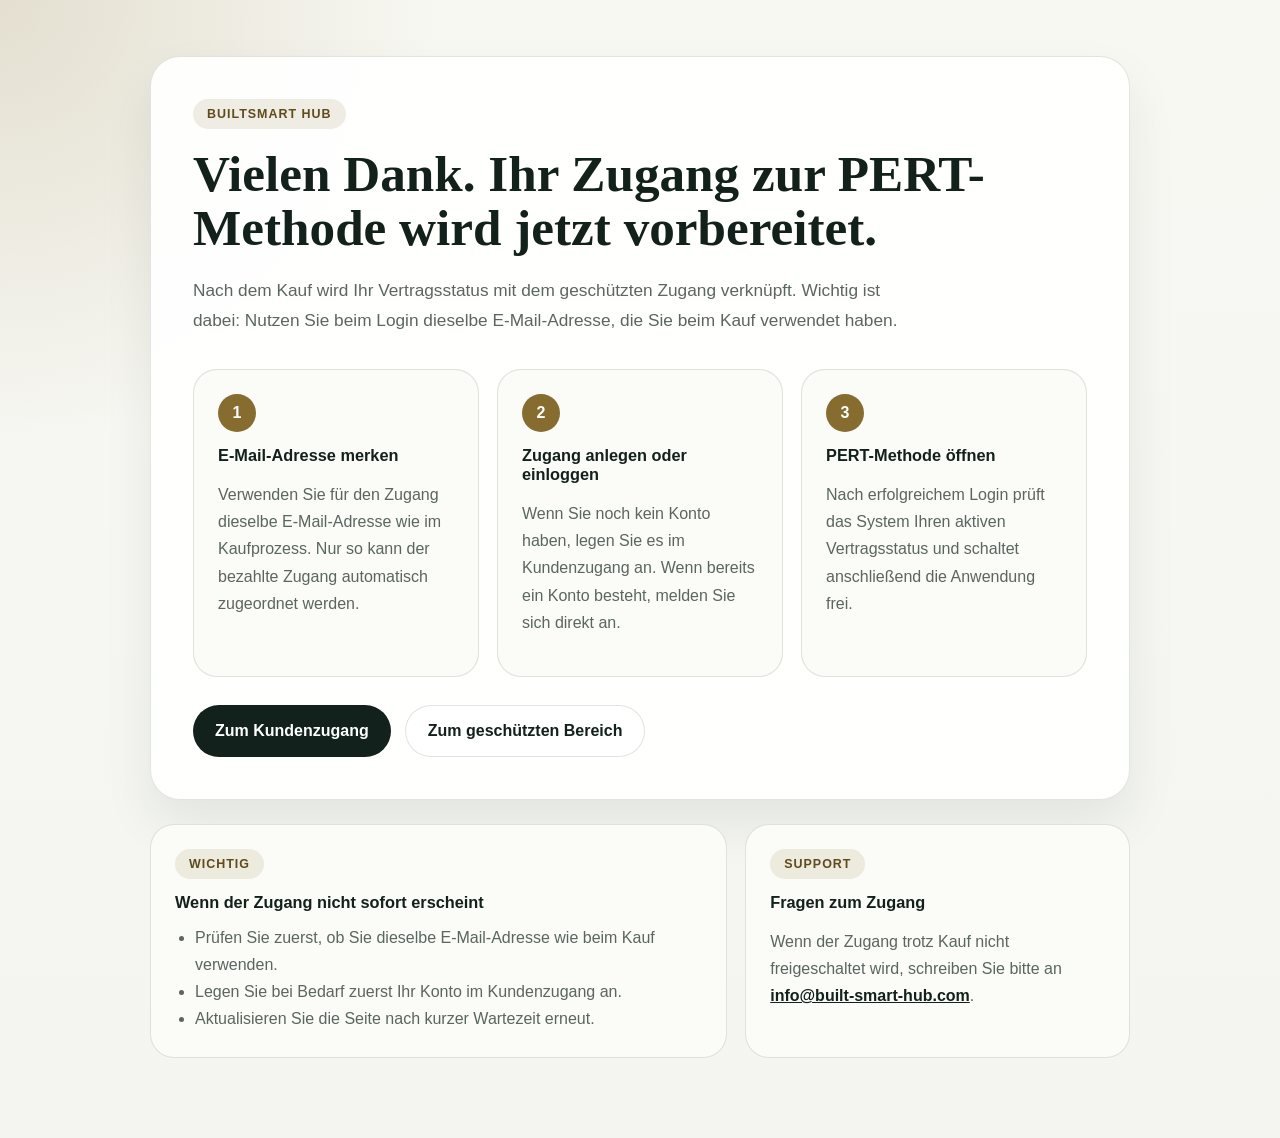
==== pert-after-purchase.html @ f11f5aac "Publish buyer access pages" ====
<!DOCTYPE html>
<html lang="de">
  <head>
    <meta charset="UTF-8" />
    <meta name="viewport" content="width=device-width, initial-scale=1.0" />
    <title>PERT-Methode | Zugang nach dem Kauf</title>
    <style>
      :root {
        --bg: #f4f5f1;
        --bg-soft: #fbfbf7;
        --ink: #13211c;
        --muted: #5a6661;
        --line: rgba(19, 33, 28, 0.12);
        --accent: #876c2f;
        --accent-dark: #5f4b1e;
        --surface: rgba(255, 255, 255, 0.92);
        --shadow: 0 24px 50px rgba(19, 33, 28, 0.08);
        --radius: 24px;
        --font-sans: "Geist", "Aptos", "Segoe UI", sans-serif;
        --font-serif: "Iowan Old Style", "Palatino Linotype", serif;
      }

      * {
        box-sizing: border-box;
      }

      body {
        margin: 0;
        min-height: 100vh;
        font-family: var(--font-sans);
        color: var(--ink);
        background:
          radial-gradient(circle at top left, rgba(135, 108, 47, 0.18), transparent 26%),
          linear-gradient(180deg, #f8f8f3 0%, var(--bg) 100%);
      }

      main {
        width: min(980px, calc(100% - 32px));
        margin: 0 auto;
        padding: 56px 0 80px;
      }

      .hero {
        background: var(--surface);
        border: 1px solid var(--line);
        border-radius: calc(var(--radius) + 6px);
        box-shadow: var(--shadow);
        padding: 42px;
      }

      .eyebrow,
      .tag {
        display: inline-flex;
        align-items: center;
        gap: 8px;
        padding: 8px 14px;
        border-radius: 999px;
        background: rgba(135, 108, 47, 0.12);
        color: var(--accent-dark);
        font-size: 0.78rem;
        font-weight: 700;
        letter-spacing: 0.08em;
        text-transform: uppercase;
      }

      h1,
      h2 {
        font-family: var(--font-serif);
        margin: 0;
      }

      h1 {
        margin-top: 18px;
        font-size: clamp(2.2rem, 4vw, 3.7rem);
        line-height: 1.05;
      }

      .lead {
        max-width: 720px;
        margin: 20px 0 0;
        color: var(--muted);
        font-size: 1.08rem;
        line-height: 1.75;
      }

      .steps {
        display: grid;
        grid-template-columns: repeat(3, minmax(0, 1fr));
        gap: 18px;
        margin-top: 34px;
      }

      .step-card,
      .info-card {
        background: var(--bg-soft);
        border: 1px solid var(--line);
        border-radius: var(--radius);
        padding: 24px;
      }

      .step-card strong,
      .info-card strong {
        display: block;
        font-size: 1.02rem;
        margin: 14px 0 10px;
      }

      .step-number {
        display: inline-flex;
        width: 38px;
        height: 38px;
        align-items: center;
        justify-content: center;
        border-radius: 50%;
        background: var(--accent);
        color: #fff;
        font-weight: 700;
      }

      p,
      li {
        color: var(--muted);
        line-height: 1.7;
      }

      .actions {
        display: flex;
        flex-wrap: wrap;
        gap: 14px;
        margin-top: 28px;
      }

      .btn {
        display: inline-flex;
        align-items: center;
        justify-content: center;
        min-height: 52px;
        padding: 0 22px;
        border-radius: 999px;
        text-decoration: none;
        font-weight: 700;
      }

      .btn-primary {
        background: var(--ink);
        color: #fff;
      }

      .btn-secondary {
        border: 1px solid var(--line);
        color: var(--ink);
        background: #fff;
      }

      .info-grid {
        display: grid;
        grid-template-columns: 1.2fr 0.8fr;
        gap: 18px;
        margin-top: 24px;
      }

      .info-card ul {
        margin: 12px 0 0;
        padding-left: 20px;
      }

      .mail-link {
        color: var(--ink);
        font-weight: 700;
      }

      @media (max-width: 820px) {
        .steps,
        .info-grid {
          grid-template-columns: 1fr;
        }

        .hero {
          padding: 28px;
        }
      }
    </style>
  </head>
  <body>
    <main>
      <section class="hero">
        <span class="eyebrow">BuiltSmart Hub</span>
        <h1>Vielen Dank. Ihr Zugang zur PERT-Methode wird jetzt vorbereitet.</h1>
        <p class="lead">
          Nach dem Kauf wird Ihr Vertragsstatus mit dem geschützten Zugang
          verknüpft. Wichtig ist dabei: Nutzen Sie beim Login dieselbe
          E-Mail-Adresse, die Sie beim Kauf verwendet haben.
        </p>

        <div class="steps">
          <article class="step-card">
            <span class="step-number">1</span>
            <strong>E-Mail-Adresse merken</strong>
            <p>
              Verwenden Sie für den Zugang dieselbe E-Mail-Adresse wie im
              Kaufprozess. Nur so kann der bezahlte Zugang automatisch
              zugeordnet werden.
            </p>
          </article>
          <article class="step-card">
            <span class="step-number">2</span>
            <strong>Zugang anlegen oder einloggen</strong>
            <p>
              Wenn Sie noch kein Konto haben, legen Sie es im Kundenzugang an.
              Wenn bereits ein Konto besteht, melden Sie sich direkt an.
            </p>
          </article>
          <article class="step-card">
            <span class="step-number">3</span>
            <strong>PERT-Methode öffnen</strong>
            <p>
              Nach erfolgreichem Login prüft das System Ihren aktiven
              Vertragsstatus und schaltet anschließend die Anwendung frei.
            </p>
          </article>
        </div>

        <div class="actions">
          <a class="btn btn-primary" href="./pert-auth-portal.html">Zum Kundenzugang</a>
          <a class="btn btn-secondary" href="./pert-dashboard.html">Zum geschützten Bereich</a>
        </div>
      </section>

      <section class="info-grid">
        <article class="info-card">
          <span class="tag">Wichtig</span>
          <strong>Wenn der Zugang nicht sofort erscheint</strong>
          <ul>
            <li>Prüfen Sie zuerst, ob Sie dieselbe E-Mail-Adresse wie beim Kauf verwenden.</li>
            <li>Legen Sie bei Bedarf zuerst Ihr Konto im Kundenzugang an.</li>
            <li>Aktualisieren Sie die Seite nach kurzer Wartezeit erneut.</li>
          </ul>
        </article>

        <article class="info-card">
          <span class="tag">Support</span>
          <strong>Fragen zum Zugang</strong>
          <p>
            Wenn der Zugang trotz Kauf nicht freigeschaltet wird, schreiben Sie
            bitte an
            <a class="mail-link" href="mailto:info@built-smart-hub.com">info@built-smart-hub.com</a>.
          </p>
        </article>
      </section>
    </main>
  </body>
</html>
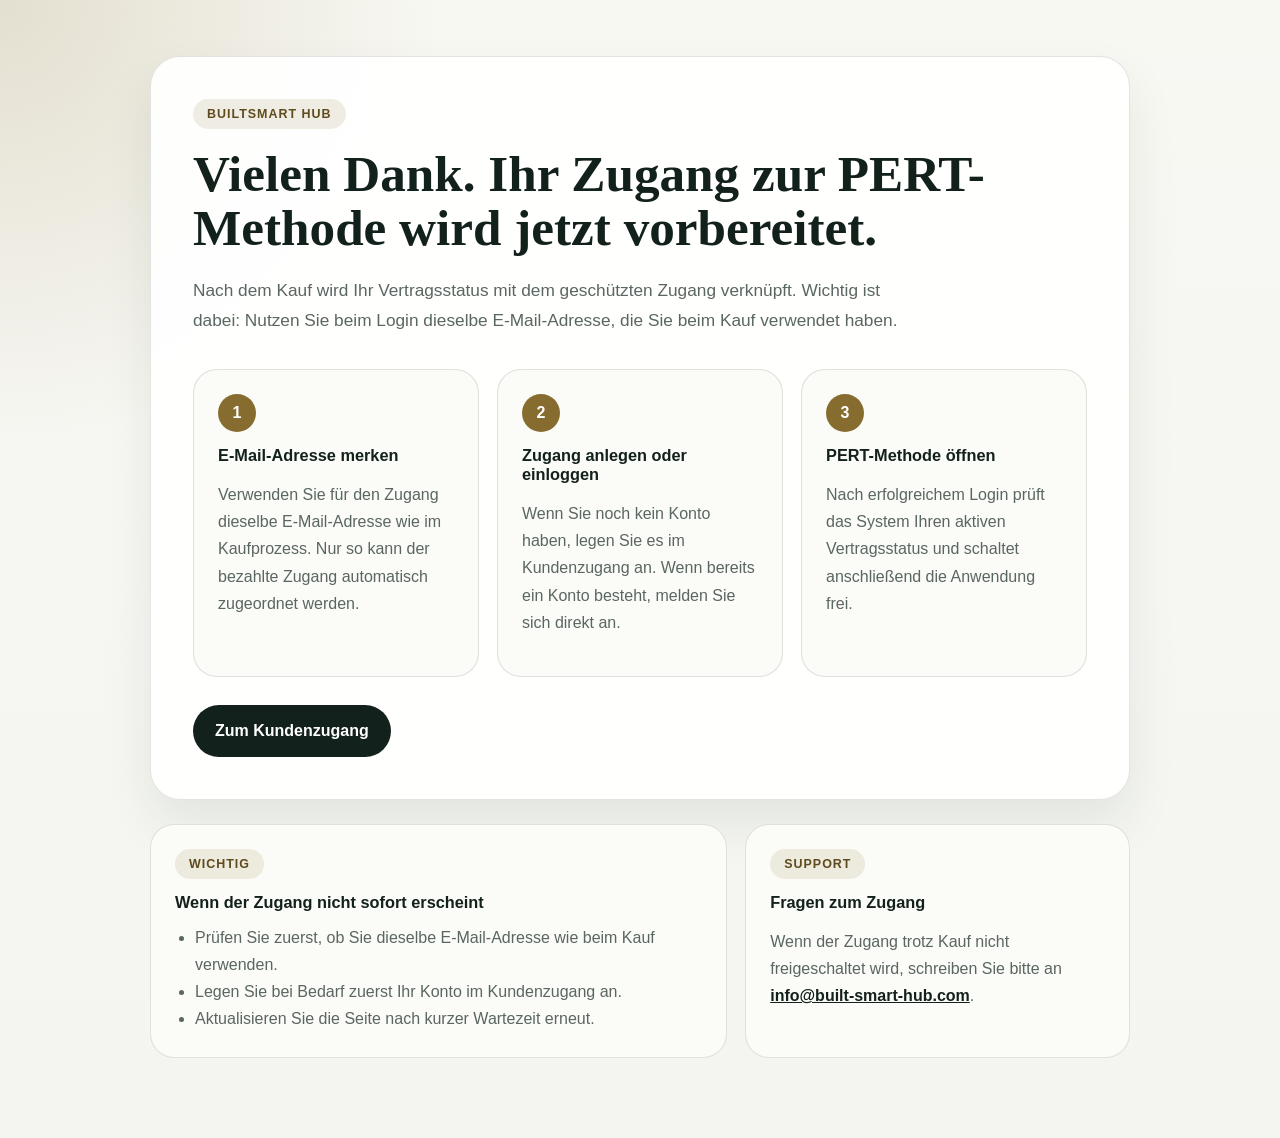
==== commit ccc56057: "Simplify after-purchase entry" ====
--- a/pert-after-purchase.html
+++ b/pert-after-purchase.html
@@ -222,7 +222,6 @@
 
         <div class="actions">
           <a class="btn btn-primary" href="./pert-auth-portal.html">Zum Kundenzugang</a>
-          <a class="btn btn-secondary" href="./pert-dashboard.html">Zum geschützten Bereich</a>
         </div>
       </section>
 
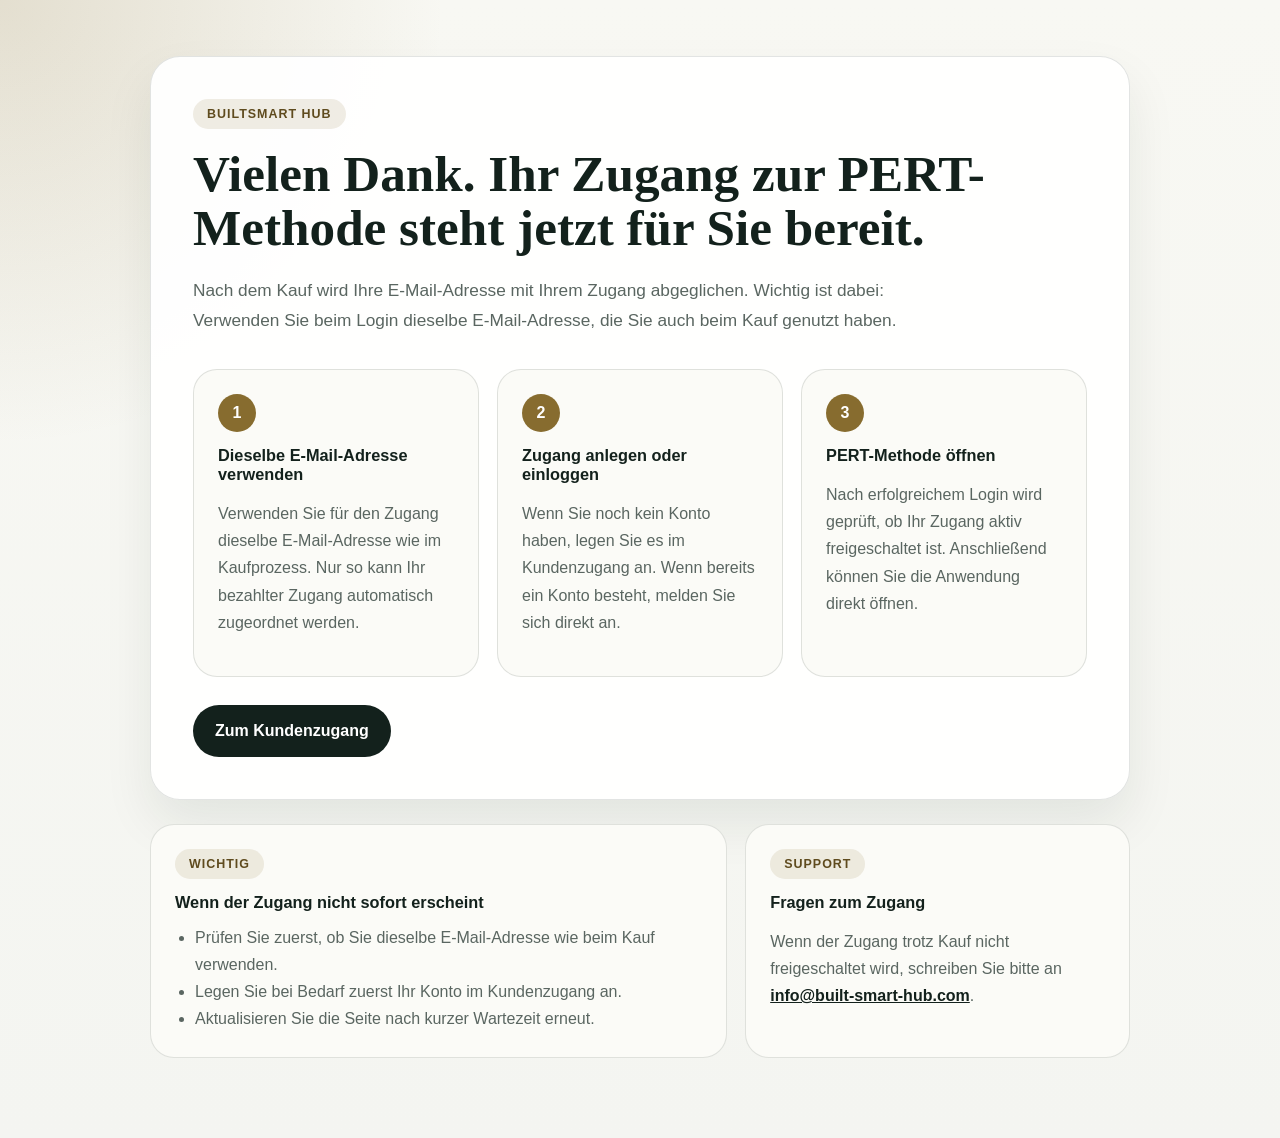
==== commit 17c40d25: "Refine after-purchase copy" ====
--- a/pert-after-purchase.html
+++ b/pert-after-purchase.html
@@ -185,20 +185,20 @@
     <main>
       <section class="hero">
         <span class="eyebrow">BuiltSmart Hub</span>
-        <h1>Vielen Dank. Ihr Zugang zur PERT-Methode wird jetzt vorbereitet.</h1>
+        <h1>Vielen Dank. Ihr Zugang zur PERT-Methode steht jetzt für Sie bereit.</h1>
         <p class="lead">
-          Nach dem Kauf wird Ihr Vertragsstatus mit dem geschützten Zugang
-          verknüpft. Wichtig ist dabei: Nutzen Sie beim Login dieselbe
-          E-Mail-Adresse, die Sie beim Kauf verwendet haben.
+          Nach dem Kauf wird Ihre E-Mail-Adresse mit Ihrem Zugang abgeglichen.
+          Wichtig ist dabei: Verwenden Sie beim Login dieselbe E-Mail-Adresse,
+          die Sie auch beim Kauf genutzt haben.
         </p>
 
         <div class="steps">
           <article class="step-card">
             <span class="step-number">1</span>
-            <strong>E-Mail-Adresse merken</strong>
+            <strong>Dieselbe E-Mail-Adresse verwenden</strong>
             <p>
               Verwenden Sie für den Zugang dieselbe E-Mail-Adresse wie im
-              Kaufprozess. Nur so kann der bezahlte Zugang automatisch
+              Kaufprozess. Nur so kann Ihr bezahlter Zugang automatisch
               zugeordnet werden.
             </p>
           </article>
@@ -214,8 +214,9 @@
             <span class="step-number">3</span>
             <strong>PERT-Methode öffnen</strong>
             <p>
-              Nach erfolgreichem Login prüft das System Ihren aktiven
-              Vertragsstatus und schaltet anschließend die Anwendung frei.
+              Nach erfolgreichem Login wird geprüft, ob Ihr Zugang aktiv
+              freigeschaltet ist. Anschließend können Sie die Anwendung direkt
+              öffnen.
             </p>
           </article>
         </div>
